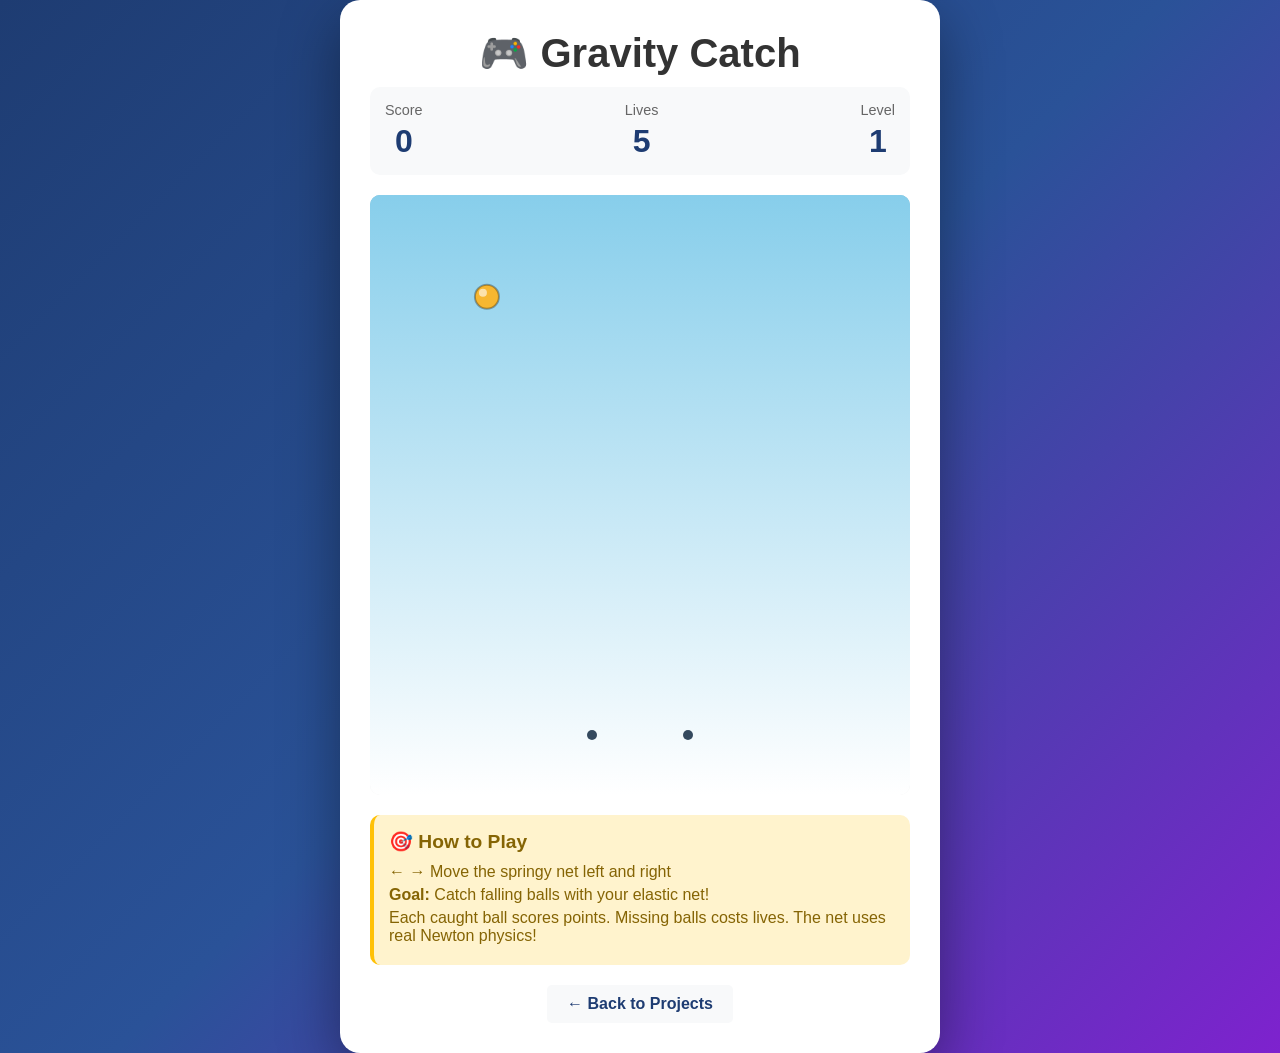
==== gravitycatch/index.html @ ebe666b5 "Add Gravity Catch game with Newton physics engine Co-authored-by: mkrzyzan <48444847+mkrzyzan@users." ====
<!DOCTYPE html>
<html lang="en">
<head>
    <meta charset="UTF-8">
    <meta name="viewport" content="width=device-width, initial-scale=1.0">
    <title>Gravity Catch - Physics Game</title>
    <style>
        * {
            margin: 0;
            padding: 0;
            box-sizing: border-box;
        }

        body {
            font-family: 'Segoe UI', Tahoma, Geneva, Verdana, sans-serif;
            background: linear-gradient(135deg, #1e3c72 0%, #2a5298 50%, #7e22ce 100%);
            min-height: 100vh;
            display: flex;
            justify-content: center;
            align-items: center;
            overflow: hidden;
        }

        .game-container {
            background: white;
            border-radius: 20px;
            box-shadow: 0 20px 60px rgba(0, 0, 0, 0.4);
            padding: 30px;
            max-width: 600px;
        }

        h1 {
            color: #333;
            text-align: center;
            margin-bottom: 10px;
            font-size: 2.5em;
        }

        .game-info {
            display: flex;
            justify-content: space-between;
            margin-bottom: 20px;
            padding: 15px;
            background: #f8f9fa;
            border-radius: 10px;
        }

        .stat {
            text-align: center;
        }

        .stat-label {
            color: #666;
            font-size: 0.9em;
            margin-bottom: 5px;
        }

        .stat-value {
            color: #1e3c72;
            font-size: 2em;
            font-weight: bold;
        }

        #gameCanvas {
            display: block;
            background: linear-gradient(180deg, #87ceeb 0%, #ffffff 100%);
            border-radius: 10px;
            box-shadow: inset 0 5px 15px rgba(0, 0, 0, 0.1);
            cursor: none;
        }

        .controls {
            margin-top: 20px;
            padding: 15px;
            background: #fff3cd;
            border-radius: 10px;
            border-left: 4px solid #ffc107;
        }

        .controls h3 {
            color: #856404;
            margin-bottom: 10px;
            font-size: 1.2em;
        }

        .controls p {
            color: #856404;
            margin: 5px 0;
        }

        .back-link {
            margin-top: 20px;
            text-align: center;
        }

        .back-link a {
            color: #1e3c72;
            text-decoration: none;
            font-weight: bold;
            padding: 10px 20px;
            background: #f8f9fa;
            border-radius: 5px;
            display: inline-block;
            transition: background 0.3s;
        }

        .back-link a:hover {
            background: #e9ecef;
        }

        .game-over {
            position: fixed;
            top: 50%;
            left: 50%;
            transform: translate(-50%, -50%);
            background: rgba(0, 0, 0, 0.9);
            color: white;
            padding: 40px;
            border-radius: 20px;
            text-align: center;
            display: none;
            z-index: 1000;
        }

        .game-over h2 {
            font-size: 3em;
            margin-bottom: 20px;
            color: #ff6b6b;
        }

        .game-over p {
            font-size: 1.5em;
            margin-bottom: 30px;
        }

        .game-over button {
            background: #4CAF50;
            color: white;
            border: none;
            padding: 15px 40px;
            font-size: 1.2em;
            border-radius: 10px;
            cursor: pointer;
            transition: background 0.3s;
        }

        .game-over button:hover {
            background: #45a049;
        }
    </style>
</head>
<body>
    <div class="game-container">
        <h1>🎮 Gravity Catch</h1>
        
        <div class="game-info">
            <div class="stat">
                <div class="stat-label">Score</div>
                <div class="stat-value" id="score">0</div>
            </div>
            <div class="stat">
                <div class="stat-label">Lives</div>
                <div class="stat-value" id="lives">5</div>
            </div>
            <div class="stat">
                <div class="stat-label">Level</div>
                <div class="stat-value" id="level">1</div>
            </div>
        </div>

        <canvas id="gameCanvas" width="540" height="600"></canvas>

        <div class="controls">
            <h3>🎯 How to Play</h3>
            <p><strong>← →</strong> Move the springy net left and right</p>
            <p><strong>Goal:</strong> Catch falling balls with your elastic net!</p>
            <p>Each caught ball scores points. Missing balls costs lives. The net uses real Newton physics!</p>
        </div>

        <div class="back-link">
            <a href="../index.html">← Back to Projects</a>
        </div>
    </div>

    <div class="game-over" id="gameOver">
        <h2>Game Over!</h2>
        <p>Final Score: <span id="finalScore">0</span></p>
        <button onclick="restartGame()">Play Again</button>
    </div>

    <script>
        // Game canvas setup
        const canvas = document.getElementById('gameCanvas');
        const ctx = canvas.getContext('2d');

        // Game state
        let score = 0;
        let lives = 5;
        let level = 1;
        let gameActive = true;
        let netPosition = canvas.width / 2;
        let balls = [];
        let massPoints = [];

        // Mass point class (from Newton physics engine)
        class MassPoint {
            constructor(rx, ry, vx = 0, vy = 0) {
                this.rx = rx;
                this.ry = ry;
                this.vx = vx;
                this.vy = vy;
                this.fx = 0;
                this.fy = 0;
                this.links = [];
            }
        }

        // Ball class
        class Ball {
            constructor(x, y) {
                this.x = x;
                this.y = y;
                this.vy = 0;
                this.radius = 12;
                this.color = this.randomColor();
                this.caught = false;
            }

            randomColor() {
                const colors = ['#ff6b6b', '#4ecdc4', '#45b7d1', '#f7b731', '#5f27cd', '#ff9ff3'];
                return colors[Math.floor(Math.random() * colors.length)];
            }

            update() {
                if (!this.caught) {
                    this.vy += 0.3; // Gravity
                    this.y += this.vy;
                }
            }

            draw() {
                ctx.beginPath();
                ctx.arc(this.x, this.y, this.radius, 0, Math.PI * 2);
                ctx.fillStyle = this.color;
                ctx.fill();
                ctx.strokeStyle = 'rgba(0, 0, 0, 0.3)';
                ctx.lineWidth = 2;
                ctx.stroke();
                
                // Highlight
                ctx.beginPath();
                ctx.arc(this.x - 4, this.y - 4, this.radius / 3, 0, Math.PI * 2);
                ctx.fillStyle = 'rgba(255, 255, 255, 0.6)';
                ctx.fill();
            }
        }

        // Create elastic net
        function createNet() {
            massPoints = [];
            const netWidth = 8;
            const spacing = 12;
            const netY = canvas.height - 60;

            for (let i = 0; i < netWidth; i++) {
                const x = netPosition - (netWidth * spacing) / 2 + i * spacing;
                massPoints.push(new MassPoint(x, netY));
            }

            // Create links between adjacent points
            for (let i = 0; i < massPoints.length - 1; i++) {
                massPoints[i].links.push(i + 1);
            }
        }

        // Update net physics
        function updateNet() {
            // Clear forces
            massPoints.forEach(m => {
                m.fx = 0;
                m.fy = 0;
            });

            // Compute spring forces
            massPoints.forEach(m => {
                m.links.forEach(linkIdx => {
                    const n = massPoints[linkIdx];
                    const dx = m.rx - n.rx;
                    const dy = m.ry - n.ry;
                    const len = Math.sqrt(dx * dx + dy * dy);
                    const force = Math.pow((len - 12) * 3, 3);
                    
                    m.fx += -(force / len) * dx;
                    m.fy += -(force / len) * dy;
                    n.fx += (force / len) * dx;
                    n.fy += (force / len) * dy;
                });
            });

            // Update velocities and positions
            massPoints.forEach(m => {
                m.vx += 0.02 * m.fx;
                m.vy += 0.02 * m.fy;
                m.vx *= 0.95; // Damping
                m.vy *= 0.95;
                m.rx += 0.5 * m.vx;
                m.ry += 0.5 * m.vy;
            });

            // Keep first and last points at target positions
            if (massPoints.length > 0) {
                const netWidth = 8;
                const spacing = 12;
                massPoints[0].rx = netPosition - (netWidth * spacing) / 2;
                massPoints[0].ry = canvas.height - 60;
                massPoints[0].vx = 0;
                massPoints[0].vy = 0;
                
                massPoints[massPoints.length - 1].rx = netPosition + (netWidth * spacing) / 2;
                massPoints[massPoints.length - 1].ry = canvas.height - 60;
                massPoints[massPoints.length - 1].vx = 0;
                massPoints[massPoints.length - 1].vy = 0;
            }
        }

        // Draw net
        function drawNet() {
            // Draw springs
            ctx.strokeStyle = '#2c3e50';
            ctx.lineWidth = 3;
            massPoints.forEach((m, idx) => {
                m.links.forEach(linkIdx => {
                    const n = massPoints[linkIdx];
                    ctx.beginPath();
                    ctx.moveTo(m.rx, m.ry);
                    ctx.lineTo(n.rx, n.ry);
                    ctx.stroke();
                });
            });

            // Draw mass points
            massPoints.forEach(m => {
                ctx.beginPath();
                ctx.arc(m.rx, m.ry, 5, 0, Math.PI * 2);
                ctx.fillStyle = '#34495e';
                ctx.fill();
            });
        }

        // Spawn new ball
        function spawnBall() {
            const x = Math.random() * (canvas.width - 50) + 25;
            balls.push(new Ball(x, -20));
        }

        // Check collisions
        function checkCollisions() {
            balls.forEach((ball, ballIdx) => {
                if (!ball.caught && ball.y > canvas.height - 80) {
                    // Check if ball is within net range
                    const netLeft = netPosition - 60;
                    const netRight = netPosition + 60;
                    
                    if (ball.x >= netLeft && ball.x <= netRight && ball.y >= canvas.height - 80 && ball.y <= canvas.height - 40) {
                        // Ball caught!
                        ball.caught = true;
                        score += 10 * level;
                        updateScore();
                        
                        // Apply force to net
                        const netCenter = massPoints.length / 2;
                        const impactPoint = Math.floor(((ball.x - netLeft) / (netRight - netLeft)) * massPoints.length);
                        if (impactPoint >= 0 && impactPoint < massPoints.length) {
                            massPoints[impactPoint].vy += 20;
                        }
                        
                        setTimeout(() => {
                            balls.splice(ballIdx, 1);
                        }, 200);
                    } else if (ball.y > canvas.height + 20) {
                        // Ball missed
                        balls.splice(ballIdx, 1);
                        lives--;
                        updateLives();
                        
                        if (lives <= 0) {
                            endGame();
                        }
                    }
                }
            });
        }

        // Update score display
        function updateScore() {
            document.getElementById('score').textContent = score;
            
            // Level up every 100 points
            const newLevel = Math.floor(score / 100) + 1;
            if (newLevel > level) {
                level = newLevel;
                document.getElementById('level').textContent = level;
            }
        }

        // Update lives display
        function updateLives() {
            document.getElementById('lives').textContent = lives;
        }

        // End game
        function endGame() {
            gameActive = false;
            document.getElementById('finalScore').textContent = score;
            document.getElementById('gameOver').style.display = 'block';
        }

        // Restart game
        function restartGame() {
            score = 0;
            lives = 5;
            level = 1;
            gameActive = true;
            balls = [];
            netPosition = canvas.width / 2;
            
            updateScore();
            updateLives();
            document.getElementById('level').textContent = level;
            document.getElementById('gameOver').style.display = 'none';
            
            createNet();
        }

        // Keyboard controls
        const keys = {};
        document.addEventListener('keydown', (e) => {
            keys[e.key] = true;
        });

        document.addEventListener('keyup', (e) => {
            keys[e.key] = false;
        });

        // Game loop
        let lastSpawn = 0;
        function gameLoop(timestamp) {
            if (!gameActive) {
                requestAnimationFrame(gameLoop);
                return;
            }

            // Clear canvas
            ctx.fillStyle = 'linear-gradient(180deg, #87ceeb 0%, #ffffff 100%)';
            ctx.fillRect(0, 0, canvas.width, canvas.height);
            
            // Draw sky gradient
            const gradient = ctx.createLinearGradient(0, 0, 0, canvas.height);
            gradient.addColorStop(0, '#87ceeb');
            gradient.addColorStop(1, '#ffffff');
            ctx.fillStyle = gradient;
            ctx.fillRect(0, 0, canvas.width, canvas.height);

            // Handle keyboard input
            if (keys['ArrowLeft'] || keys['a']) {
                netPosition = Math.max(60, netPosition - 5);
            }
            if (keys['ArrowRight'] || keys['d']) {
                netPosition = Math.min(canvas.width - 60, netPosition + 5);
            }

            // Spawn balls
            const spawnRate = Math.max(800 - level * 50, 300);
            if (timestamp - lastSpawn > spawnRate) {
                spawnBall();
                lastSpawn = timestamp;
            }

            // Update game objects
            balls.forEach(ball => {
                ball.update();
                ball.draw();
            });

            updateNet();
            drawNet();
            checkCollisions();

            requestAnimationFrame(gameLoop);
        }

        // Initialize game
        createNet();
        requestAnimationFrame(gameLoop);
    </script>
</body>
</html>
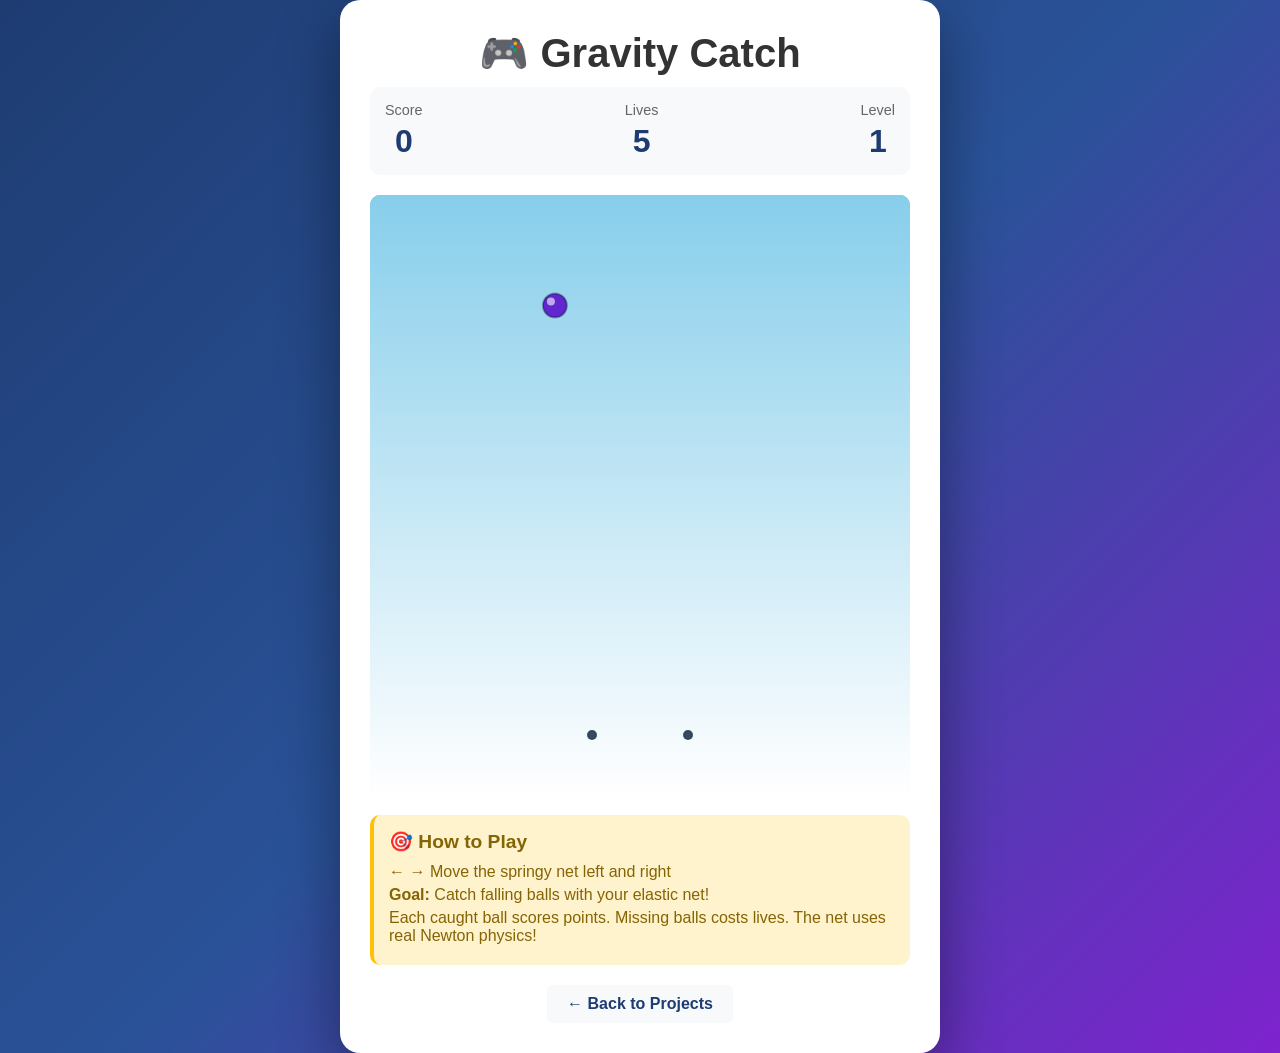
==== commit 212fc448: "Fix code review issues: collision detection and game loop Co-authored-by: mkrzyzan <48444847+mkrzyza" ====
--- a/gravitycatch/index.html
+++ b/gravitycatch/index.html
@@ -355,7 +355,9 @@
 
         // Check collisions
         function checkCollisions() {
-            balls.forEach((ball, ballIdx) => {
+            // Iterate backwards to safely remove items while iterating
+            for (let i = balls.length - 1; i >= 0; i--) {
+                const ball = balls[i];
                 if (!ball.caught && ball.y > canvas.height - 80) {
                     // Check if ball is within net range
                     const netLeft = netPosition - 60;
@@ -367,19 +369,22 @@
                         score += 10 * level;
                         updateScore();
                         
-                        // Apply force to net
-                        const netCenter = massPoints.length / 2;
+                        // Apply force to net at impact point
                         const impactPoint = Math.floor(((ball.x - netLeft) / (netRight - netLeft)) * massPoints.length);
                         if (impactPoint >= 0 && impactPoint < massPoints.length) {
                             massPoints[impactPoint].vy += 20;
                         }
                         
+                        // Remove ball after short delay
                         setTimeout(() => {
-                            balls.splice(ballIdx, 1);
+                            const idx = balls.indexOf(ball);
+                            if (idx > -1) {
+                                balls.splice(idx, 1);
+                            }
                         }, 200);
                     } else if (ball.y > canvas.height + 20) {
                         // Ball missed
-                        balls.splice(ballIdx, 1);
+                        balls.splice(i, 1);
                         lives--;
                         updateLives();
                         
@@ -388,7 +393,7 @@
                         }
                     }
                 }
-            });
+            }
         }
 
         // Update score display
@@ -430,6 +435,7 @@
             document.getElementById('gameOver').style.display = 'none';
             
             createNet();
+            requestAnimationFrame(gameLoop); // Restart animation loop
         }
 
         // Keyboard controls
@@ -446,14 +452,10 @@
         let lastSpawn = 0;
         function gameLoop(timestamp) {
             if (!gameActive) {
-                requestAnimationFrame(gameLoop);
-                return;
+                return; // Don't request next frame when game is not active
             }
 
             // Clear canvas
-            ctx.fillStyle = 'linear-gradient(180deg, #87ceeb 0%, #ffffff 100%)';
-            ctx.fillRect(0, 0, canvas.width, canvas.height);
-            
             // Draw sky gradient
             const gradient = ctx.createLinearGradient(0, 0, 0, canvas.height);
             gradient.addColorStop(0, '#87ceeb');
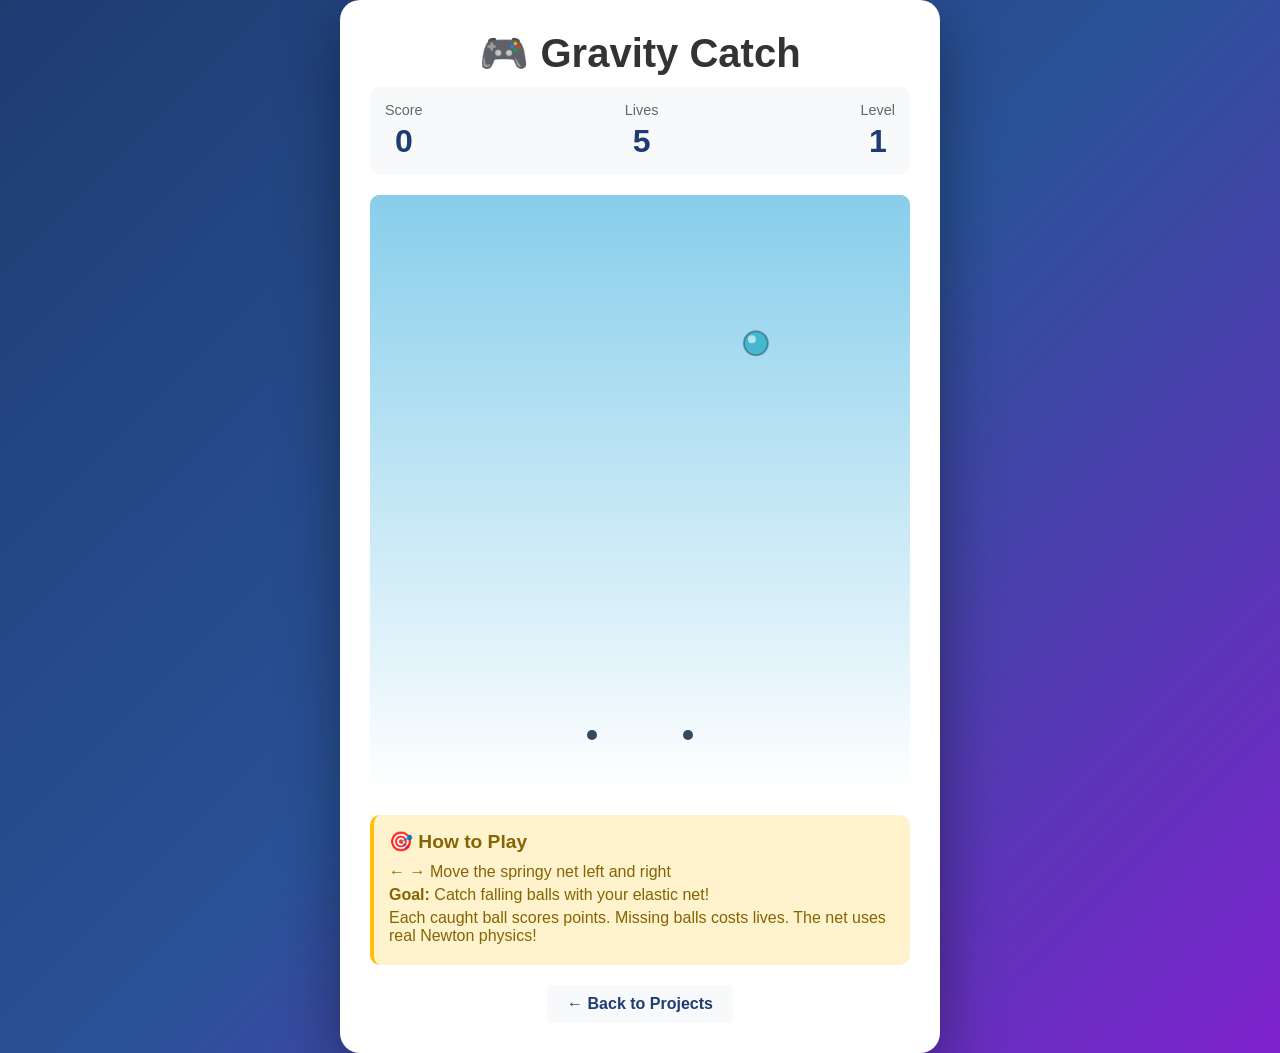
==== commit c8483350: "Refactor: separate CSS and JavaScript into external files Co-authored-by: mkrzyzan <48444847+mkrzyza" ====
--- a/gravitycatch/index.html
+++ b/gravitycatch/index.html
@@ -4,150 +4,7 @@
     <meta charset="UTF-8">
     <meta name="viewport" content="width=device-width, initial-scale=1.0">
     <title>Gravity Catch - Physics Game</title>
-    <style>
-        * {
-            margin: 0;
-            padding: 0;
-            box-sizing: border-box;
-        }
-
-        body {
-            font-family: 'Segoe UI', Tahoma, Geneva, Verdana, sans-serif;
-            background: linear-gradient(135deg, #1e3c72 0%, #2a5298 50%, #7e22ce 100%);
-            min-height: 100vh;
-            display: flex;
-            justify-content: center;
-            align-items: center;
-            overflow: hidden;
-        }
-
-        .game-container {
-            background: white;
-            border-radius: 20px;
-            box-shadow: 0 20px 60px rgba(0, 0, 0, 0.4);
-            padding: 30px;
-            max-width: 600px;
-        }
-
-        h1 {
-            color: #333;
-            text-align: center;
-            margin-bottom: 10px;
-            font-size: 2.5em;
-        }
-
-        .game-info {
-            display: flex;
-            justify-content: space-between;
-            margin-bottom: 20px;
-            padding: 15px;
-            background: #f8f9fa;
-            border-radius: 10px;
-        }
-
-        .stat {
-            text-align: center;
-        }
-
-        .stat-label {
-            color: #666;
-            font-size: 0.9em;
-            margin-bottom: 5px;
-        }
-
-        .stat-value {
-            color: #1e3c72;
-            font-size: 2em;
-            font-weight: bold;
-        }
-
-        #gameCanvas {
-            display: block;
-            background: linear-gradient(180deg, #87ceeb 0%, #ffffff 100%);
-            border-radius: 10px;
-            box-shadow: inset 0 5px 15px rgba(0, 0, 0, 0.1);
-            cursor: none;
-        }
-
-        .controls {
-            margin-top: 20px;
-            padding: 15px;
-            background: #fff3cd;
-            border-radius: 10px;
-            border-left: 4px solid #ffc107;
-        }
-
-        .controls h3 {
-            color: #856404;
-            margin-bottom: 10px;
-            font-size: 1.2em;
-        }
-
-        .controls p {
-            color: #856404;
-            margin: 5px 0;
-        }
-
-        .back-link {
-            margin-top: 20px;
-            text-align: center;
-        }
-
-        .back-link a {
-            color: #1e3c72;
-            text-decoration: none;
-            font-weight: bold;
-            padding: 10px 20px;
-            background: #f8f9fa;
-            border-radius: 5px;
-            display: inline-block;
-            transition: background 0.3s;
-        }
-
-        .back-link a:hover {
-            background: #e9ecef;
-        }
-
-        .game-over {
-            position: fixed;
-            top: 50%;
-            left: 50%;
-            transform: translate(-50%, -50%);
-            background: rgba(0, 0, 0, 0.9);
-            color: white;
-            padding: 40px;
-            border-radius: 20px;
-            text-align: center;
-            display: none;
-            z-index: 1000;
-        }
-
-        .game-over h2 {
-            font-size: 3em;
-            margin-bottom: 20px;
-            color: #ff6b6b;
-        }
-
-        .game-over p {
-            font-size: 1.5em;
-            margin-bottom: 30px;
-        }
-
-        .game-over button {
-            background: #4CAF50;
-            color: white;
-            border: none;
-            padding: 15px 40px;
-            font-size: 1.2em;
-            border-radius: 10px;
-            cursor: pointer;
-            transition: background 0.3s;
-        }
-
-        .game-over button:hover {
-            background: #45a049;
-        }
-    </style>
+    <link rel="stylesheet" href="styles.css">
 </head>
 <body>
     <div class="game-container">
@@ -188,312 +45,6 @@
         <button onclick="restartGame()">Play Again</button>
     </div>
 
-    <script>
-        // Game canvas setup
-        const canvas = document.getElementById('gameCanvas');
-        const ctx = canvas.getContext('2d');
-
-        // Game state
-        let score = 0;
-        let lives = 5;
-        let level = 1;
-        let gameActive = true;
-        let netPosition = canvas.width / 2;
-        let balls = [];
-        let massPoints = [];
-
-        // Mass point class (from Newton physics engine)
-        class MassPoint {
-            constructor(rx, ry, vx = 0, vy = 0) {
-                this.rx = rx;
-                this.ry = ry;
-                this.vx = vx;
-                this.vy = vy;
-                this.fx = 0;
-                this.fy = 0;
-                this.links = [];
-            }
-        }
-
-        // Ball class
-        class Ball {
-            constructor(x, y) {
-                this.x = x;
-                this.y = y;
-                this.vy = 0;
-                this.radius = 12;
-                this.color = this.randomColor();
-                this.caught = false;
-            }
-
-            randomColor() {
-                const colors = ['#ff6b6b', '#4ecdc4', '#45b7d1', '#f7b731', '#5f27cd', '#ff9ff3'];
-                return colors[Math.floor(Math.random() * colors.length)];
-            }
-
-            update() {
-                if (!this.caught) {
-                    this.vy += 0.3; // Gravity
-                    this.y += this.vy;
-                }
-            }
-
-            draw() {
-                ctx.beginPath();
-                ctx.arc(this.x, this.y, this.radius, 0, Math.PI * 2);
-                ctx.fillStyle = this.color;
-                ctx.fill();
-                ctx.strokeStyle = 'rgba(0, 0, 0, 0.3)';
-                ctx.lineWidth = 2;
-                ctx.stroke();
-                
-                // Highlight
-                ctx.beginPath();
-                ctx.arc(this.x - 4, this.y - 4, this.radius / 3, 0, Math.PI * 2);
-                ctx.fillStyle = 'rgba(255, 255, 255, 0.6)';
-                ctx.fill();
-            }
-        }
-
-        // Create elastic net
-        function createNet() {
-            massPoints = [];
-            const netWidth = 8;
-            const spacing = 12;
-            const netY = canvas.height - 60;
-
-            for (let i = 0; i < netWidth; i++) {
-                const x = netPosition - (netWidth * spacing) / 2 + i * spacing;
-                massPoints.push(new MassPoint(x, netY));
-            }
-
-            // Create links between adjacent points
-            for (let i = 0; i < massPoints.length - 1; i++) {
-                massPoints[i].links.push(i + 1);
-            }
-        }
-
-        // Update net physics
-        function updateNet() {
-            // Clear forces
-            massPoints.forEach(m => {
-                m.fx = 0;
-                m.fy = 0;
-            });
-
-            // Compute spring forces
-            massPoints.forEach(m => {
-                m.links.forEach(linkIdx => {
-                    const n = massPoints[linkIdx];
-                    const dx = m.rx - n.rx;
-                    const dy = m.ry - n.ry;
-                    const len = Math.sqrt(dx * dx + dy * dy);
-                    const force = Math.pow((len - 12) * 3, 3);
-                    
-                    m.fx += -(force / len) * dx;
-                    m.fy += -(force / len) * dy;
-                    n.fx += (force / len) * dx;
-                    n.fy += (force / len) * dy;
-                });
-            });
-
-            // Update velocities and positions
-            massPoints.forEach(m => {
-                m.vx += 0.02 * m.fx;
-                m.vy += 0.02 * m.fy;
-                m.vx *= 0.95; // Damping
-                m.vy *= 0.95;
-                m.rx += 0.5 * m.vx;
-                m.ry += 0.5 * m.vy;
-            });
-
-            // Keep first and last points at target positions
-            if (massPoints.length > 0) {
-                const netWidth = 8;
-                const spacing = 12;
-                massPoints[0].rx = netPosition - (netWidth * spacing) / 2;
-                massPoints[0].ry = canvas.height - 60;
-                massPoints[0].vx = 0;
-                massPoints[0].vy = 0;
-                
-                massPoints[massPoints.length - 1].rx = netPosition + (netWidth * spacing) / 2;
-                massPoints[massPoints.length - 1].ry = canvas.height - 60;
-                massPoints[massPoints.length - 1].vx = 0;
-                massPoints[massPoints.length - 1].vy = 0;
-            }
-        }
-
-        // Draw net
-        function drawNet() {
-            // Draw springs
-            ctx.strokeStyle = '#2c3e50';
-            ctx.lineWidth = 3;
-            massPoints.forEach((m, idx) => {
-                m.links.forEach(linkIdx => {
-                    const n = massPoints[linkIdx];
-                    ctx.beginPath();
-                    ctx.moveTo(m.rx, m.ry);
-                    ctx.lineTo(n.rx, n.ry);
-                    ctx.stroke();
-                });
-            });
-
-            // Draw mass points
-            massPoints.forEach(m => {
-                ctx.beginPath();
-                ctx.arc(m.rx, m.ry, 5, 0, Math.PI * 2);
-                ctx.fillStyle = '#34495e';
-                ctx.fill();
-            });
-        }
-
-        // Spawn new ball
-        function spawnBall() {
-            const x = Math.random() * (canvas.width - 50) + 25;
-            balls.push(new Ball(x, -20));
-        }
-
-        // Check collisions
-        function checkCollisions() {
-            // Iterate backwards to safely remove items while iterating
-            for (let i = balls.length - 1; i >= 0; i--) {
-                const ball = balls[i];
-                if (!ball.caught && ball.y > canvas.height - 80) {
-                    // Check if ball is within net range
-                    const netLeft = netPosition - 60;
-                    const netRight = netPosition + 60;
-                    
-                    if (ball.x >= netLeft && ball.x <= netRight && ball.y >= canvas.height - 80 && ball.y <= canvas.height - 40) {
-                        // Ball caught!
-                        ball.caught = true;
-                        score += 10 * level;
-                        updateScore();
-                        
-                        // Apply force to net at impact point
-                        const impactPoint = Math.floor(((ball.x - netLeft) / (netRight - netLeft)) * massPoints.length);
-                        if (impactPoint >= 0 && impactPoint < massPoints.length) {
-                            massPoints[impactPoint].vy += 20;
-                        }
-                        
-                        // Remove ball after short delay
-                        setTimeout(() => {
-                            const idx = balls.indexOf(ball);
-                            if (idx > -1) {
-                                balls.splice(idx, 1);
-                            }
-                        }, 200);
-                    } else if (ball.y > canvas.height + 20) {
-                        // Ball missed
-                        balls.splice(i, 1);
-                        lives--;
-                        updateLives();
-                        
-                        if (lives <= 0) {
-                            endGame();
-                        }
-                    }
-                }
-            }
-        }
-
-        // Update score display
-        function updateScore() {
-            document.getElementById('score').textContent = score;
-            
-            // Level up every 100 points
-            const newLevel = Math.floor(score / 100) + 1;
-            if (newLevel > level) {
-                level = newLevel;
-                document.getElementById('level').textContent = level;
-            }
-        }
-
-        // Update lives display
-        function updateLives() {
-            document.getElementById('lives').textContent = lives;
-        }
-
-        // End game
-        function endGame() {
-            gameActive = false;
-            document.getElementById('finalScore').textContent = score;
-            document.getElementById('gameOver').style.display = 'block';
-        }
-
-        // Restart game
-        function restartGame() {
-            score = 0;
-            lives = 5;
-            level = 1;
-            gameActive = true;
-            balls = [];
-            netPosition = canvas.width / 2;
-            
-            updateScore();
-            updateLives();
-            document.getElementById('level').textContent = level;
-            document.getElementById('gameOver').style.display = 'none';
-            
-            createNet();
-            requestAnimationFrame(gameLoop); // Restart animation loop
-        }
-
-        // Keyboard controls
-        const keys = {};
-        document.addEventListener('keydown', (e) => {
-            keys[e.key] = true;
-        });
-
-        document.addEventListener('keyup', (e) => {
-            keys[e.key] = false;
-        });
-
-        // Game loop
-        let lastSpawn = 0;
-        function gameLoop(timestamp) {
-            if (!gameActive) {
-                return; // Don't request next frame when game is not active
-            }
-
-            // Clear canvas
-            // Draw sky gradient
-            const gradient = ctx.createLinearGradient(0, 0, 0, canvas.height);
-            gradient.addColorStop(0, '#87ceeb');
-            gradient.addColorStop(1, '#ffffff');
-            ctx.fillStyle = gradient;
-            ctx.fillRect(0, 0, canvas.width, canvas.height);
-
-            // Handle keyboard input
-            if (keys['ArrowLeft'] || keys['a']) {
-                netPosition = Math.max(60, netPosition - 5);
-            }
-            if (keys['ArrowRight'] || keys['d']) {
-                netPosition = Math.min(canvas.width - 60, netPosition + 5);
-            }
-
-            // Spawn balls
-            const spawnRate = Math.max(800 - level * 50, 300);
-            if (timestamp - lastSpawn > spawnRate) {
-                spawnBall();
-                lastSpawn = timestamp;
-            }
-
-            // Update game objects
-            balls.forEach(ball => {
-                ball.update();
-                ball.draw();
-            });
-
-            updateNet();
-            drawNet();
-            checkCollisions();
-
-            requestAnimationFrame(gameLoop);
-        }
-
-        // Initialize game
-        createNet();
-        requestAnimationFrame(gameLoop);
-    </script>
+    <script src="game.js"></script>
 </body>
 </html>
--- a/gravitycatch/styles.css
+++ b/gravitycatch/styles.css
@@ -0,0 +1,142 @@
+* {
+    margin: 0;
+    padding: 0;
+    box-sizing: border-box;
+}
+
+body {
+    font-family: 'Segoe UI', Tahoma, Geneva, Verdana, sans-serif;
+    background: linear-gradient(135deg, #1e3c72 0%, #2a5298 50%, #7e22ce 100%);
+    min-height: 100vh;
+    display: flex;
+    justify-content: center;
+    align-items: center;
+    overflow: hidden;
+}
+
+.game-container {
+    background: white;
+    border-radius: 20px;
+    box-shadow: 0 20px 60px rgba(0, 0, 0, 0.4);
+    padding: 30px;
+    max-width: 600px;
+}
+
+h1 {
+    color: #333;
+    text-align: center;
+    margin-bottom: 10px;
+    font-size: 2.5em;
+}
+
+.game-info {
+    display: flex;
+    justify-content: space-between;
+    margin-bottom: 20px;
+    padding: 15px;
+    background: #f8f9fa;
+    border-radius: 10px;
+}
+
+.stat {
+    text-align: center;
+}
+
+.stat-label {
+    color: #666;
+    font-size: 0.9em;
+    margin-bottom: 5px;
+}
+
+.stat-value {
+    color: #1e3c72;
+    font-size: 2em;
+    font-weight: bold;
+}
+
+#gameCanvas {
+    display: block;
+    background: linear-gradient(180deg, #87ceeb 0%, #ffffff 100%);
+    border-radius: 10px;
+    box-shadow: inset 0 5px 15px rgba(0, 0, 0, 0.1);
+    cursor: none;
+}
+
+.controls {
+    margin-top: 20px;
+    padding: 15px;
+    background: #fff3cd;
+    border-radius: 10px;
+    border-left: 4px solid #ffc107;
+}
+
+.controls h3 {
+    color: #856404;
+    margin-bottom: 10px;
+    font-size: 1.2em;
+}
+
+.controls p {
+    color: #856404;
+    margin: 5px 0;
+}
+
+.back-link {
+    margin-top: 20px;
+    text-align: center;
+}
+
+.back-link a {
+    color: #1e3c72;
+    text-decoration: none;
+    font-weight: bold;
+    padding: 10px 20px;
+    background: #f8f9fa;
+    border-radius: 5px;
+    display: inline-block;
+    transition: background 0.3s;
+}
+
+.back-link a:hover {
+    background: #e9ecef;
+}
+
+.game-over {
+    position: fixed;
+    top: 50%;
+    left: 50%;
+    transform: translate(-50%, -50%);
+    background: rgba(0, 0, 0, 0.9);
+    color: white;
+    padding: 40px;
+    border-radius: 20px;
+    text-align: center;
+    display: none;
+    z-index: 1000;
+}
+
+.game-over h2 {
+    font-size: 3em;
+    margin-bottom: 20px;
+    color: #ff6b6b;
+}
+
+.game-over p {
+    font-size: 1.5em;
+    margin-bottom: 30px;
+}
+
+.game-over button {
+    background: #4CAF50;
+    color: white;
+    border: none;
+    padding: 15px 40px;
+    font-size: 1.2em;
+    border-radius: 10px;
+    cursor: pointer;
+    transition: background 0.3s;
+}
+
+.game-over button:hover {
+    background: #45a049;
+}
